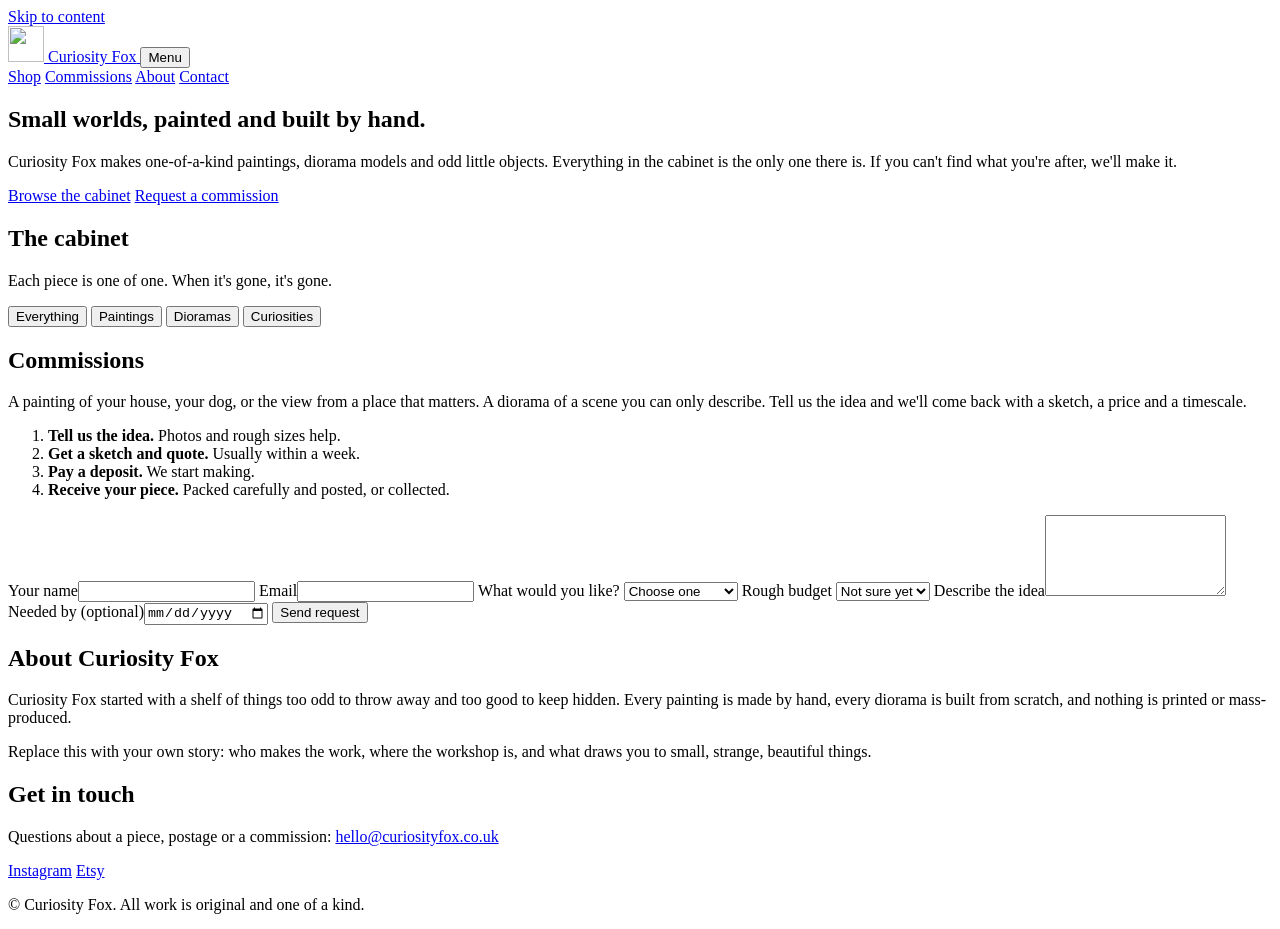
==== index.html @ 768b18af "Add files via upload" ====
<!doctype html>
<html lang="en-GB">
<head>
  <meta charset="utf-8">
  <meta name="viewport" content="width=device-width, initial-scale=1">
  <title>Curiosity Fox — paintings, dioramas and odd little things</title>
  <meta name="description" content="Curiosity Fox makes and sells one-of-a-kind paintings, diorama models and curiosities, and takes custom commissions.">
  <link rel="icon" href="assets/fox.svg" type="image/svg+xml">
  <link rel="preconnect" href="https://fonts.googleapis.com">
  <link rel="preconnect" href="https://fonts.gstatic.com" crossorigin>
  <link href="https://fonts.googleapis.com/css2?family=IM+Fell+DW+Pica:ital@0;1&family=Karla:wght@400;500;700&display=swap" rel="stylesheet">
  <link rel="stylesheet" href="css/styles.css">
</head>
<body>
  <a class="skip" href="#main">Skip to content</a>

  <header class="site-header">
    <a class="brand" href="#top" aria-label="Curiosity Fox home">
      <img src="assets/fox.svg" alt="" width="36" height="36">
      <span>Curiosity Fox</span>
    </a>
    <button class="nav-toggle" aria-expanded="false" aria-controls="nav">Menu</button>
    <nav id="nav" class="nav">
      <a href="#shop">Shop</a>
      <a href="#commissions">Commissions</a>
      <a href="#about">About</a>
      <a href="#contact">Contact</a>
    </nav>
  </header>

  <main id="main">
    <section class="hero" id="top">
      <div class="hero-copy">
        <h1>Small worlds, painted and built by hand.</h1>
        <p>Curiosity Fox makes one-of-a-kind paintings, diorama models and odd little objects. Everything in the cabinet is the only one there is. If you can't find what you're after, we'll make it.</p>
        <div class="hero-actions">
          <a class="btn btn-primary" href="#shop">Browse the cabinet</a>
          <a class="btn btn-ghost" href="#commissions">Request a commission</a>
        </div>
      </div>
      <figure class="hero-cabinet" aria-label="A cabinet of shelves holding featured pieces">
        <div class="shelf" id="hero-shelf"></div>
      </figure>
    </section>

    <section class="shop" id="shop" aria-labelledby="shop-title">
      <div class="section-head">
        <h2 id="shop-title">The cabinet</h2>
        <p>Each piece is one of one. When it's gone, it's gone.</p>
      </div>
      <div class="filters" role="group" aria-label="Filter by type">
        <button class="filter is-active" data-filter="all" aria-pressed="true">Everything</button>
        <button class="filter" data-filter="painting" aria-pressed="false">Paintings</button>
        <button class="filter" data-filter="diorama" aria-pressed="false">Dioramas</button>
        <button class="filter" data-filter="curiosity" aria-pressed="false">Curiosities</button>
      </div>
      <ul class="grid" id="product-grid"></ul>
      <p class="empty" id="empty" hidden>Nothing in this drawer right now. Ask about a commission instead.</p>
    </section>

    <section class="commissions" id="commissions" aria-labelledby="comm-title">
      <div class="comm-intro">
        <h2 id="comm-title">Commissions</h2>
        <p>A painting of your house, your dog, or the view from a place that matters. A diorama of a scene you can only describe. Tell us the idea and we'll come back with a sketch, a price and a timescale.</p>
        <ol class="steps">
          <li><strong>Tell us the idea.</strong> Photos and rough sizes help.</li>
          <li><strong>Get a sketch and quote.</strong> Usually within a week.</li>
          <li><strong>Pay a deposit.</strong> We start making.</li>
          <li><strong>Receive your piece.</strong> Packed carefully and posted, or collected.</li>
        </ol>
      </div>
      <form class="form" id="commission-form" action="https://formspree.io/f/YOUR_FORM_ID" method="POST">
        <input type="hidden" name="_subject" value="New commission request — Curiosity Fox">
        <label>Your name<input name="name" required autocomplete="name"></label>
        <label>Email<input type="email" name="email" required autocomplete="email"></label>
        <label>What would you like?
          <select name="type" required>
            <option value="">Choose one</option>
            <option>Painting</option>
            <option>Diorama model</option>
            <option>Something else</option>
          </select>
        </label>
        <label>Rough budget
          <select name="budget">
            <option>Not sure yet</option>
            <option>Under £100</option>
            <option>£100–£250</option>
            <option>£250–£500</option>
            <option>£500+</option>
          </select>
        </label>
        <label class="full">Describe the idea<textarea name="message" rows="5" required></textarea></label>
        <label class="full">Needed by (optional)<input type="date" name="deadline"></label>
        <button class="btn btn-primary full" type="submit">Send request</button>
        <p class="form-status full" id="form-status" role="status"></p>
      </form>
    </section>

    <section class="about" id="about" aria-labelledby="about-title">
      <h2 id="about-title">About Curiosity Fox</h2>
      <p>Curiosity Fox started with a shelf of things too odd to throw away and too good to keep hidden. Every painting is made by hand, every diorama is built from scratch, and nothing is printed or mass-produced.</p>
      <p>Replace this with your own story: who makes the work, where the workshop is, and what draws you to small, strange, beautiful things.</p>
    </section>

    <section class="contact" id="contact" aria-labelledby="contact-title">
      <h2 id="contact-title">Get in touch</h2>
      <p>Questions about a piece, postage or a commission: <a href="mailto:hello@curiosityfox.co.uk">hello@curiosityfox.co.uk</a></p>
      <p class="socials"><a href="https://instagram.com/" rel="noopener">Instagram</a> <a href="https://etsy.com/" rel="noopener">Etsy</a></p>
    </section>
  </main>

  <footer class="site-footer">
    <p>© <span id="year"></span> Curiosity Fox. All work is original and one of a kind.</p>
  </footer>

  <dialog class="modal" id="product-modal" aria-labelledby="modal-title">
    <button class="modal-close" id="modal-close" aria-label="Close">×</button>
    <div class="modal-body">
      <img id="modal-img" alt="">
      <div>
        <p class="tag-kind" id="modal-kind"></p>
        <h3 id="modal-title"></h3>
        <p class="modal-price" id="modal-price"></p>
        <p id="modal-desc"></p>
        <dl class="specs" id="modal-specs"></dl>
        <a class="btn btn-primary" id="modal-buy" href="#" rel="noopener">Buy now</a>
      </div>
    </div>
  </dialog>

  <script src="js/products.js"></script>
  <script src="js/main.js"></script>
</body>
</html>
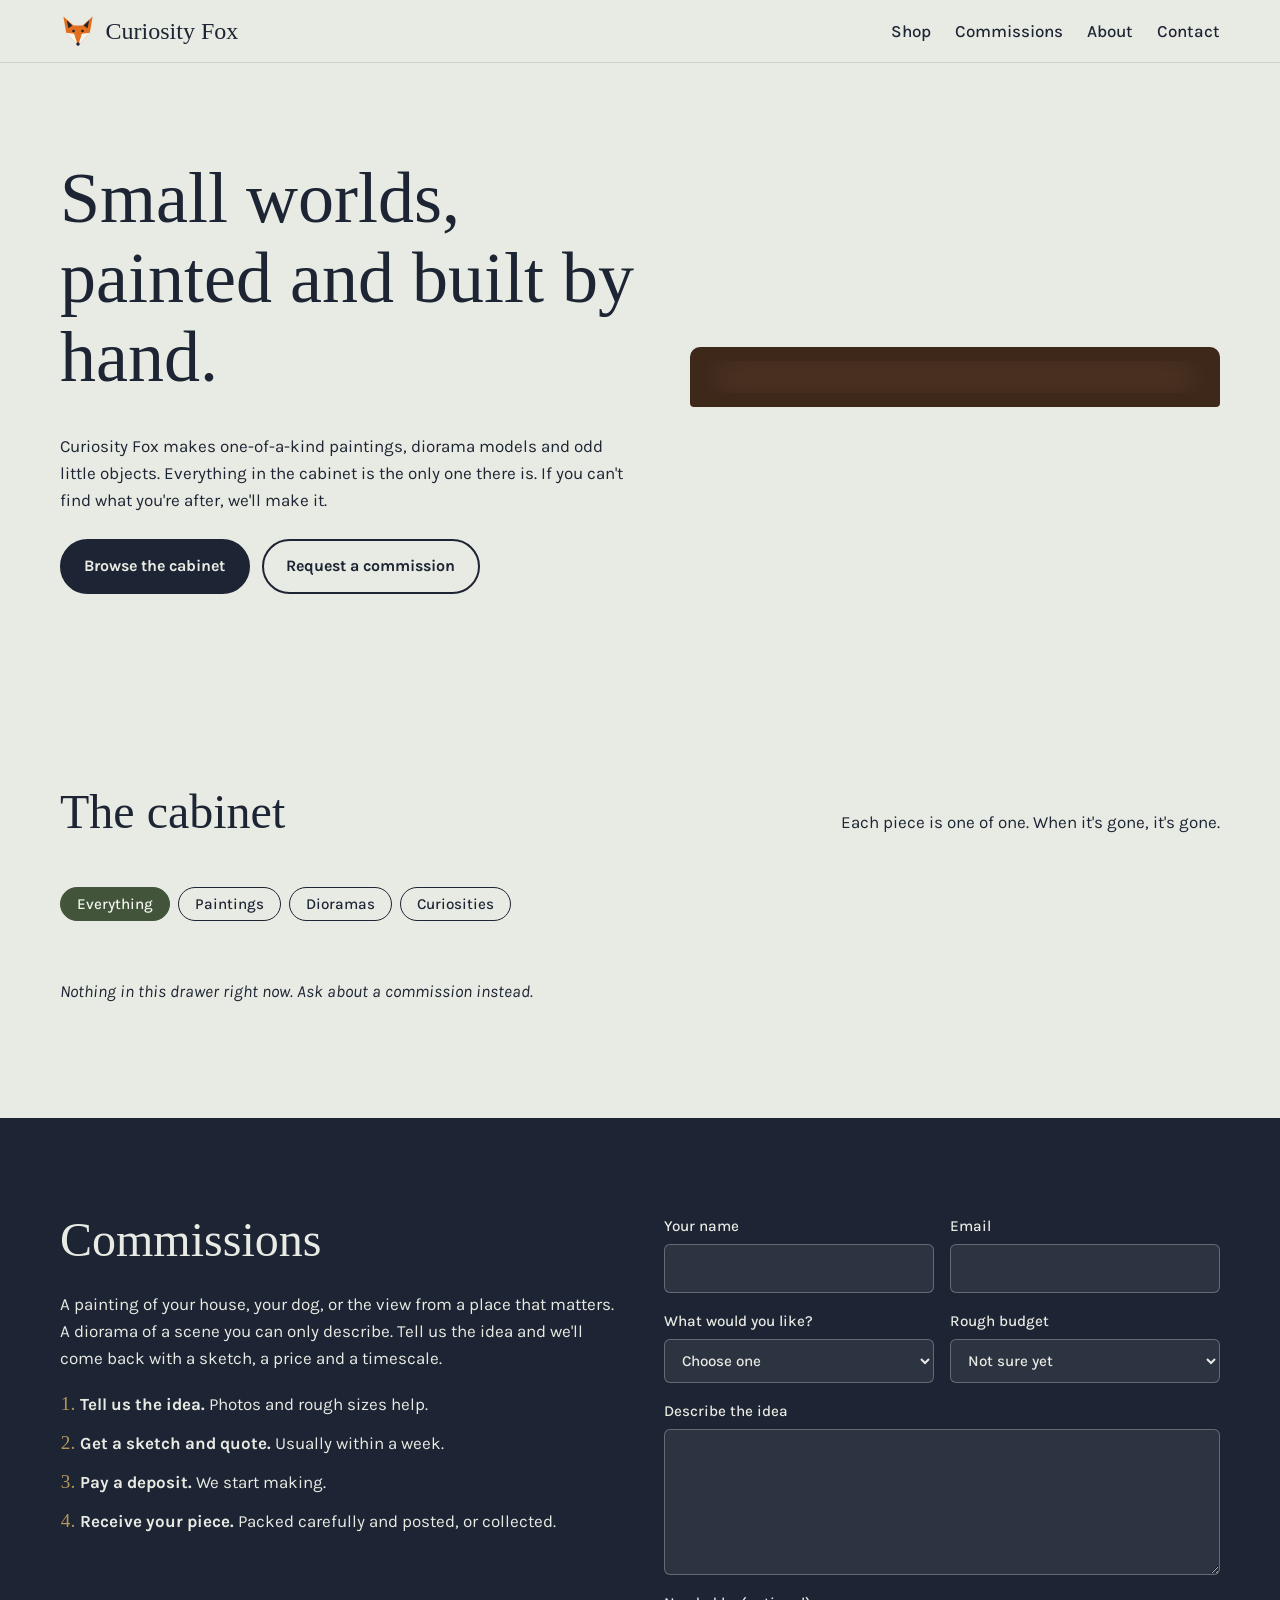
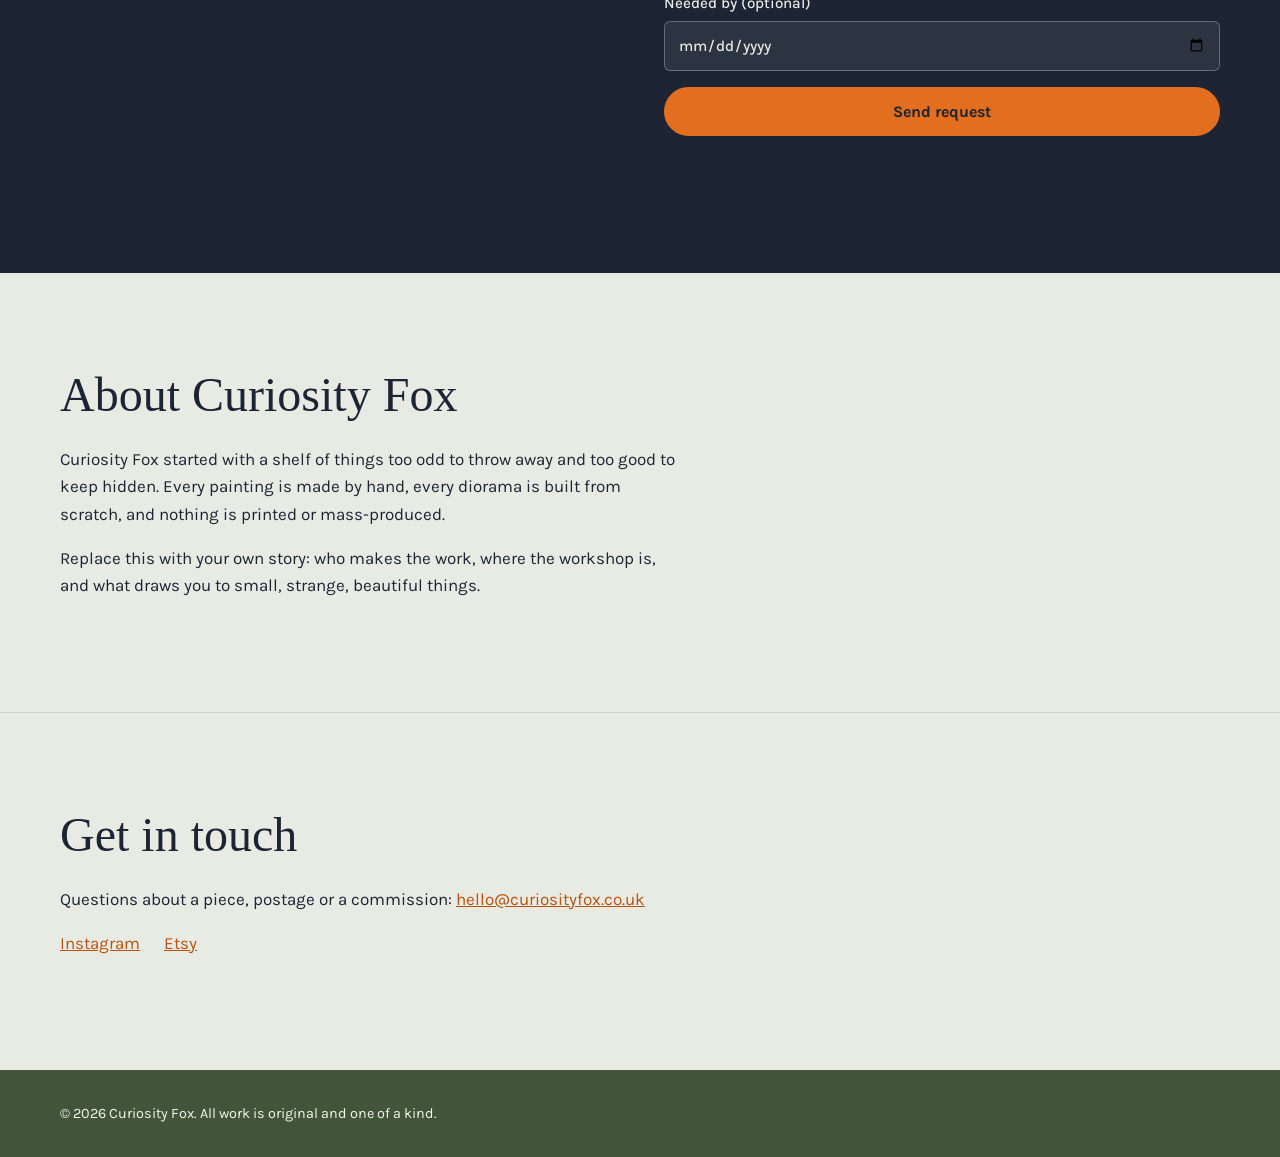
==== commit c6d59935: "Add files via upload" ====
--- a/index.html
+++ b/index.html
@@ -129,7 +129,6 @@
     </div>
   </dialog>
 
-  <script src="js/products.js"></script>
   <script src="js/main.js"></script>
 </body>
 </html>
--- a/css/styles.css
+++ b/css/styles.css
@@ -0,0 +1,163 @@
+:root {
+  --ink: #1d2433;
+  --paper: #e8ebe3;
+  --paper-2: #f5f6f1;
+  --fox: #e36f1e;
+  --fox-dark: #b8520c;
+  --moss: #42553a;
+  --brass: #b5965a;
+  --wood: #5a3b28;
+  --wood-dark: #3e2819;
+  --tag: #f3e6c4;
+  --display: "IM Fell DW Pica", Georgia, serif;
+  --body: "Karla", system-ui, sans-serif;
+  --max: 1160px;
+}
+
+*, *::before, *::after { box-sizing: border-box; }
+html { scroll-behavior: smooth; }
+@media (prefers-reduced-motion: reduce) { html { scroll-behavior: auto; } * { transition: none !important; animation: none !important; } }
+
+body {
+  margin: 0;
+  background: var(--paper);
+  color: var(--ink);
+  font: 400 1.0625rem/1.6 var(--body);
+}
+img { max-width: 100%; display: block; }
+a { color: var(--fox-dark); }
+:focus-visible { outline: 3px solid var(--fox); outline-offset: 3px; }
+
+h1, h2, h3 { font-family: var(--display); font-weight: 400; line-height: 1.1; margin: 0 0 .5em; }
+h1 { font-size: clamp(2.5rem, 6vw, 4.5rem); }
+h2 { font-size: clamp(2rem, 4vw, 3rem); }
+h3 { font-size: 1.75rem; }
+p { max-width: 62ch; }
+
+.skip { position: absolute; left: -999px; }
+.skip:focus { left: 1rem; top: 1rem; background: var(--ink); color: var(--paper); padding: .5rem 1rem; z-index: 99; }
+
+/* Header */
+.site-header {
+  position: sticky; top: 0; z-index: 10;
+  display: flex; align-items: center; justify-content: space-between; gap: 1rem;
+  padding: .75rem max(1rem, calc((100% - var(--max)) / 2));
+  background: color-mix(in srgb, var(--paper) 92%, transparent);
+  backdrop-filter: blur(6px);
+  border-bottom: 1px solid color-mix(in srgb, var(--ink) 12%, transparent);
+}
+.brand { display: flex; align-items: center; gap: .6rem; text-decoration: none; color: var(--ink); font-family: var(--display); font-size: 1.5rem; }
+.nav { display: flex; gap: 1.5rem; }
+.nav a { color: var(--ink); text-decoration: none; font-weight: 500; }
+.nav a:hover { color: var(--fox-dark); }
+.nav-toggle { display: none; }
+
+@media (max-width: 720px) {
+  .nav-toggle { display: block; background: none; border: 1px solid var(--ink); border-radius: 4px; padding: .35rem .8rem; font: inherit; color: var(--ink); }
+  .nav { display: none; position: absolute; top: 100%; left: 0; right: 0; flex-direction: column; gap: 0; background: var(--paper); border-bottom: 1px solid color-mix(in srgb, var(--ink) 12%, transparent); }
+  .nav.is-open { display: flex; }
+  .nav a { padding: .9rem 1rem; }
+}
+
+/* Buttons */
+.btn { display: inline-block; padding: .8rem 1.4rem; border-radius: 999px; font-weight: 700; text-decoration: none; border: 2px solid var(--ink); cursor: pointer; font-family: var(--body); font-size: 1rem; }
+.btn-primary { background: var(--ink); color: var(--paper); }
+.btn-primary:hover { background: var(--fox-dark); border-color: var(--fox-dark); }
+.btn-ghost { background: transparent; color: var(--ink); }
+.btn-ghost:hover { background: var(--ink); color: var(--paper); }
+
+main > section { padding: clamp(3rem, 8vw, 6rem) max(1rem, calc((100% - var(--max)) / 2)); }
+
+/* Hero: the cabinet */
+.hero { display: grid; grid-template-columns: 1.1fr 1fr; gap: 3rem; align-items: center; }
+.hero-actions { display: flex; flex-wrap: wrap; gap: .75rem; margin-top: 1.5rem; }
+.hero-cabinet {
+  margin: 0;
+  background: var(--wood);
+  border: 14px solid var(--wood-dark);
+  border-radius: 10px 10px 4px 4px;
+  padding: 1rem;
+  box-shadow: inset 0 0 40px rgba(0, 0, 0, .45);
+}
+.shelf { display: grid; grid-template-columns: repeat(3, 1fr); gap: 1rem 1rem; }
+.shelf-item {
+  display: flex; align-items: flex-end; justify-content: center;
+  aspect-ratio: 3 / 4;
+  padding-bottom: 10px;
+  border-bottom: 10px solid var(--wood-dark);
+  background: linear-gradient(to bottom, rgba(0,0,0,.25), transparent 40%);
+}
+.shelf-item img { max-height: 92%; width: auto; filter: drop-shadow(0 6px 6px rgba(0,0,0,.45)); }
+@media (max-width: 860px) { .hero { grid-template-columns: 1fr; } }
+
+/* Shop */
+.section-head { display: flex; flex-wrap: wrap; justify-content: space-between; align-items: baseline; gap: 0 2rem; }
+.filters { display: flex; flex-wrap: wrap; gap: .5rem; margin: 1.5rem 0 2.5rem; }
+.filter { background: transparent; border: 1px solid var(--ink); border-radius: 999px; padding: .45rem 1rem; font: 500 .95rem var(--body); color: var(--ink); cursor: pointer; }
+.filter.is-active { background: var(--moss); border-color: var(--moss); color: var(--paper-2); }
+
+.grid { list-style: none; margin: 0; padding: 0; display: grid; grid-template-columns: repeat(auto-fill, minmax(240px, 1fr)); gap: 3rem 2rem; }
+.item button { all: unset; display: block; width: 100%; cursor: pointer; }
+.item button:focus-visible { outline: 3px solid var(--fox); outline-offset: 6px; }
+.item-frame { background: var(--paper-2); aspect-ratio: 4 / 5; display: grid; place-items: center; padding: 1.25rem; border: 1px solid color-mix(in srgb, var(--ink) 10%, transparent); }
+.item-frame img { max-height: 100%; object-fit: contain; }
+.item.is-sold .item-frame img { opacity: .45; }
+
+/* The luggage tag: the one memorable thing */
+.tag {
+  position: relative;
+  width: 82%;
+  margin: -1.5rem 0 0 1rem;
+  padding: .8rem 1rem .8rem 2.4rem;
+  background: var(--tag);
+  color: var(--ink);
+  clip-path: polygon(14px 0, 100% 0, 100% 100%, 14px 100%, 0 50%);
+  transform: rotate(-2deg);
+  transform-origin: left center;
+  transition: transform .25s ease;
+}
+.item:nth-child(even) .tag { transform: rotate(1.5deg); }
+.item button:hover .tag { transform: rotate(0deg); }
+.tag::before { content: ""; position: absolute; left: 18px; top: 50%; width: 9px; height: 9px; margin-top: -4.5px; border-radius: 50%; background: var(--paper); box-shadow: 0 0 0 2px var(--brass); }
+.tag-name { font-family: var(--display); font-size: 1.3rem; line-height: 1.15; display: block; }
+.tag-meta { display: flex; justify-content: space-between; gap: 1rem; font-size: .9rem; margin-top: .25rem; }
+.tag-price { font-weight: 700; }
+.tag-sold { color: var(--fox-dark); font-weight: 700; }
+.tag-kind { font-size: .9rem; color: var(--moss); margin: 0 0 .25rem; }
+.empty { font-style: italic; }
+
+/* Commissions */
+.commissions { background: var(--ink); color: var(--paper); display: grid; grid-template-columns: 1fr 1fr; gap: 3rem; }
+.commissions a { color: var(--tag); }
+.steps { padding-left: 1.25rem; }
+.steps li { margin-bottom: .6rem; }
+.steps li::marker { font-family: var(--display); color: var(--brass); font-size: 1.2rem; }
+.form { display: grid; grid-template-columns: 1fr 1fr; gap: 1rem; align-content: start; }
+.form label { display: flex; flex-direction: column; gap: .35rem; font-weight: 500; font-size: .95rem; }
+.form .full { grid-column: 1 / -1; }
+.form input, .form select, .form textarea { font: inherit; padding: .7rem .8rem; border-radius: 6px; border: 1px solid color-mix(in srgb, var(--paper) 30%, transparent); background: color-mix(in srgb, var(--paper) 8%, var(--ink)); color: var(--paper); }
+.form .btn-primary { background: var(--fox); border-color: var(--fox); color: var(--ink); }
+.form .btn-primary:hover { background: var(--tag); border-color: var(--tag); }
+.form-status { min-height: 1.5em; margin: 0; }
+@media (max-width: 860px) { .commissions, .form { grid-template-columns: 1fr; } }
+
+.about { max-width: none; }
+.contact { border-top: 1px solid color-mix(in srgb, var(--ink) 12%, transparent); }
+.socials { display: flex; gap: 1.5rem; }
+
+.site-footer { padding: 2rem max(1rem, calc((100% - var(--max)) / 2)); background: var(--moss); color: var(--paper-2); font-size: .9rem; }
+.site-footer p { margin: 0; }
+
+/* Product modal */
+.modal { border: none; padding: 0; width: min(900px, calc(100% - 2rem)); max-height: calc(100% - 2rem); background: var(--paper-2); color: var(--ink); border-radius: 8px; }
+.modal::backdrop { background: rgba(29, 36, 51, .7); }
+.modal[open] { animation: rise .25s ease-out; }
+@keyframes rise { from { opacity: 0; transform: translateY(12px); } }
+.modal-body { display: grid; grid-template-columns: 1fr 1fr; gap: 2rem; padding: 2rem; }
+.modal-body img { width: 100%; background: var(--paper); padding: 1rem; }
+.modal-close { position: absolute; top: .5rem; right: .75rem; background: none; border: none; font-size: 2rem; line-height: 1; cursor: pointer; color: var(--ink); }
+.modal-price { font-weight: 700; font-size: 1.25rem; }
+.specs { display: grid; grid-template-columns: auto 1fr; gap: .25rem 1rem; margin: 1rem 0 1.5rem; font-size: .95rem; }
+.specs dt { color: var(--moss); }
+.specs dd { margin: 0; }
+@media (max-width: 720px) { .modal-body { grid-template-columns: 1fr; padding: 1.25rem; } }
